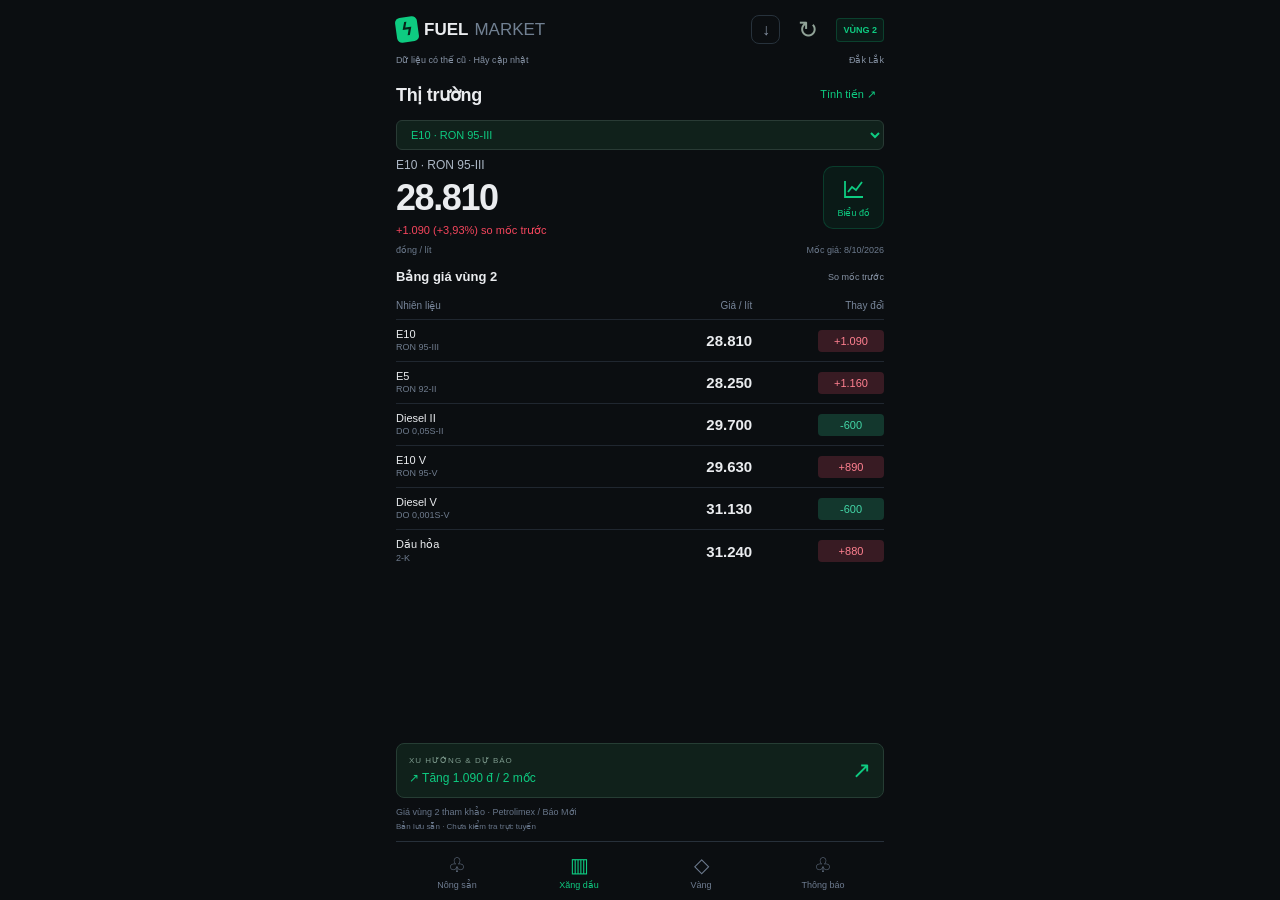
==== client/index.html @ f8707a48 "Prepare shared market collection, grounded reports, and OTA client; preserve active release" ====
<!doctype html><html lang="vi"><head><meta charset="utf-8"><meta name="viewport" content="width=device-width,initial-scale=1,viewport-fit=cover"><meta http-equiv="Content-Security-Policy" content="default-src 'none'; script-src 'self' 'unsafe-inline'; style-src 'self' 'unsafe-inline'; img-src 'self' data:; connect-src 'none'"><title>Fuel Market</title><link rel="stylesheet" href="style.css"></head><body><div id="app"><header><div class="brand"><span class="mark">ϟ</span> FUEL <span>MARKET</span></div><button id="openupdates" aria-label="Cập nhật ứng dụng">↓</button><button id="refresh" aria-label="Cập nhật giá">↻</button><b class="zone">VÙNG 2</b></header><div class="connection"><span id="connection">Đang đọc dữ liệu đã lưu…</span><span>Đắk Lắk</span></div><main>
<section id="market" class="page"><div class="titlebar"><h1>Thị trường</h1><button data-go="calculator" class="quiet">Tính tiền ↗</button></div><div id="tickers" class="tickers"></div><div class="quote"><div><div id="assetname" class="assetname"></div><div id="bigprice" class="bigprice">—</div><div id="delta" class="delta"></div></div><button class="chartbutton" data-go="chart" aria-label="Mở biểu đồ"><svg viewBox="0 0 24 24"><path d="M3 4v16h18M6 15l4-5 4 3 6-8"/></svg><small>Biểu đồ</small></button></div><div class="subline"><span>đồng / lít</span><span id="effective"></span></div><div class="tabletitle"><b>Bảng giá vùng 2</b><span>So mốc trước</span></div><table><thead><tr><th>Nhiên liệu</th><th>Giá / lít</th><th>Thay đổi</th></tr></thead><tbody id="rows"></tbody></table><button class="trendlink" data-go="forecast"><div><small>XU HƯỚNG & DỰ BÁO</small><b id="trend">Chưa đủ lịch sử</b></div><span>↗</span></button><div class="source">Giá vùng 2 tham khảo · Petrolimex / Báo Mới<br><span id="checked"></span></div></section>
<section id="chart" class="page" hidden><div class="titlebar"><h1>Biểu đồ giá</h1><button class="quiet" data-go="market">Đóng ×</button></div><div id="chartname" class="muted"></div><div class="ranges"><button data-range="6">6 mốc</button><button data-range="12" class="selected">12 mốc</button><button data-range="24">24 mốc</button></div><div id="chartinfo" class="hint">Chạm để xem giá</div><svg id="plot" role="img" aria-label="Biểu đồ các mốc giá đã lưu"></svg><div class="hint">Trục thời gian thực · đồng/lít · trục giá thu phóng.<br>Chỉ nối bậc thang giữa hai kỳ đã xác minh.</div><div class="legend"><span class="green">● Giảm</span><span class="muted">● Giữ / đầu</span><span class="red">● Tăng giá</span></div></section>
<section id="forecast" class="page" hidden><div class="titlebar"><h1>Xu hướng & dự báo</h1><button class="quiet" data-go="market">×</button></div><button class="primary" data-go="aiforecast">Dự báo AI · Xăng dầu & nông sản ↗</button><div class="block"><small>XU HƯỚNG TỪ LỊCH SỬ</small><h2 id="trenddetail"></h2><p class="hint">Phản ánh các kỳ giá đã lưu, không phải dự đoán.</p></div><div class="block forecastblock"><small>TRƯỚC KỲ ĐIỀU CHỈNH</small><h2 id="forecasttitle">Chưa đủ cơ sở dự báo</h2><p id="forecastbody" class="hint">App chỉ hiển thị tin có kỳ dự báo rõ ràng và còn hiệu lực. Không lấy xu hướng cũ để tự đoán giá mới.</p><button id="forecastsource" class="quiet" hidden>Đọc nguồn dự báo ↗</button></div><div class="hint">Dự báo là thông tin tham khảo. Mức chính thức phụ thuộc quyết định điều hành. Giá vùng 2 tham khảo; cây xăng có thể áp dụng khác.</div></section>
<section id="history" class="page" hidden><div class="titlebar"><h1>Lịch sử giá</h1><span id="historyasset" class="muted"></span></div><table><thead><tr><th>Ngày ghi nhận</th><th>Giá / lít</th><th>+/−</th></tr></thead><tbody id="historyrows"></tbody></table><div class="pager"><button id="prev">← Trước</button><span id="pagenumber"></span><button id="next">Sau →</button></div><p class="hint">Mốc hiệu lực: giờ Petrolimex công bố. Mốc ghi nhận: giờ trang nguồn cập nhật, có thể thiếu kỳ ở giữa.</p></section>
<section id="settings" class="page" hidden><div class="titlebar"><h1>Thông báo</h1><span class="muted">v1.9.0</span></div><label class="setting"><div><b>Báo giá xăng dầu</b><small>Giá mới và chênh lệch từng loại</small></div><input id="notifyprice" type="checkbox"></label><label class="setting"><div><b>Nhắc dự báo trước kỳ</b><small>Khi có tin còn hiệu lực, trước ≤ 24 giờ</small></div><input id="notifyforecast" type="checkbox"></label><label class="setting"><div><b>Animation</b><small>Chuyển màn và phản hồi khi bấm</small></div><input id="animation" type="checkbox" checked></label><div class="quick"><button data-go="history">Lịch sử xăng dầu</button><button data-go="noticeprefs">Nông sản & AI</button><button data-go="inbox">Nhật ký</button></div><button class="primary" id="testnotice">Thử thông báo hệ thống</button><button class="quiet full" id="permissions">Quyền thông báo & chạy nền ↗</button><button data-go="updates" class="quiet full">Cập nhật ứng dụng · OTA / APK ↗</button><p id="permissionstate" class="hint"></p><p class="hint">Kiểm tra nền mỗi giờ, có thể trễ khi máy tiết kiệm pin. Tự kiểm tra khi mở / quay lại app; thử lại nếu lỗi. Cần mạng để lấy giá mới.</p><div style="display:flex;justify-content:space-between"><button class="quiet" id="source">Trang nguồn ↗</button><button class="quiet" id="diagnostic">Sao chép lỗi</button></div></section>
<section id="calculator" class="page" hidden><div class="titlebar"><h1>Tính nhiên liệu</h1><button class="quiet" data-go="market">Đóng ×</button></div><label class="field">Loại nhiên liệu<select id="fuel"></select></label><label class="field">Số tiền (đồng)<input id="cash" type="number" inputmode="numeric" min="0" value="100000"></label><div class="quick"><button data-cash="50000">50.000</button><button data-cash="100000">100.000</button><button data-cash="200000">200.000</button></div><div class="block"><small>ƯỚC TÍNH</small><h2 id="litres">—</h2><p class="hint" id="calcprice"></p></div></section>
<section id="agriculture" class="page" hidden><div class="titlebar"><h1>Thị trường nông sản</h1><button id="agrirefresh" class="quiet">↻</button></div><div class="ranges"><button data-agri-region="daklak" class="selected">Đắk Lắk</button><button data-agri-region="all">Các vùng cả nước</button></div><select id="agripicker" aria-label="Chọn nông sản"><option value="coffee">Cà phê nhân</option><option value="pepper">Tiêu xô</option><option value="cau">Cau tươi</option><option value="rice">Lúa khô</option></select><div class="quote"><div><div id="agriname" class="assetname"></div><div id="agriprice" class="bigprice">—</div><div id="agridelta" class="delta"></div></div><button class="chartbutton" data-go="agrichart" aria-label="Biểu đồ nông sản"><svg viewBox="0 0 24 24"><path d="M3 4v16h18M6 15l4-5 4 3 6-8"/></svg><small>Biểu đồ</small></button></div><div id="agriday" class="subline"></div><select id="causeries" aria-label="Chọn báo giá cau" hidden></select><table><thead><tr><th>Nông sản</th><th>Giá / kg</th><th>Thay đổi</th></tr></thead><tbody id="agrilist"></tbody></table><button class="trendlink" id="agriai"><div><small>PHÂN TÍCH THỊ TRƯỜNG</small><b>Dự báo AI · 7 ngày ↗</b></div></button><div class="source" id="agristatus"></div><button id="agrisource" class="quiet">Nguồn báo giá ↗</button><div class="source">Cả nước: khoảng khảo sát, không phải giá chung mọi tỉnh. Cau tách theo loại và nguồn.</div></section>
<section id="agrichart" class="page" hidden><div class="titlebar"><h1>Biểu đồ nông sản</h1><button data-go="agriculture" class="quiet">Đóng ×</button></div><div id="agrichartname" class="muted"></div><div class="ranges"><button data-agri-range="month" class="selected">Theo tháng</button><button data-agri-range="year">Theo năm</button></div><div class="periodpicker"><button id="agriprev">‹</button><input id="agriperiod" type="month" aria-label="Chọn tháng"><button id="agrinext">›</button></div><div id="agrichartinfo" class="hint"></div><svg id="agriplot" role="img" aria-label="Lịch sử giá nông sản"></svg><div id="agricoverage" class="hint"></div><div class="hint">Trục ngang thu phóng theo các ngày có giá trong kỳ.<br>Kho trực tiếp không cần key · OpenRouter trích xuất từ các trang nguồn đọc được.</div></section>
<section id="aiforecast" class="page" hidden><div class="titlebar"><h1>Dự báo AI</h1><button data-go="forecast" class="quiet">Đóng ×</button></div><select id="aipicker" aria-label="Mặt hàng dự báo"></select><div id="aistatus" class="hint"></div><div class="block airesult"><small id="aihorizon"></small><h2 id="aidirection">Chưa có dự báo</h2><p id="aireason" class="hint"></p><p id="airisk" class="hint"></p></div><div id="aisources" class="aisources"></div><button id="airefresh" hidden></button><div class="hint">Nhận bản tin khi mở app · Làm mới chung khoảng 4 giờ/lần.<br>Dự báo có điều kiện · Xem ngày dữ liệu và nguồn trong bài.</div></section>
<section id="detail" class="page" hidden><div class="titlebar"><button id="detailback" class="quiet">‹ Danh sách</button><b id="detailname"></b><button data-go="aiconfig" class="quiet" aria-label="Cài đặt AI">⚙</button></div><select id="riceseries" aria-label="Giống lúa khô và khu vực" hidden></select><div class="detailquote"><div id="detailprice">—</div><div id="detaildelta"></div><small id="detailmeta"></small></div><div class="detailtabs" role="tablist"><button data-detail="overview" role="tab">Tổng quan</button><button data-detail="chart" role="tab">Biểu đồ</button><button data-detail="analysis" role="tab">Xu hướng</button></div><div id="detailoverview" class="detailpanel"><div class="block"><small>DIỄN BIẾN ĐÃ GHI NHẬN</small><h2 id="detailtrend"></h2><p id="detailcoverage" class="hint"></p></div><p id="detailinfo" class="hint"></p><button id="detailsource" class="quiet">Xem nguồn giá ↗</button><div id="detailnews" class="hint" role="status" aria-live="polite"></div><button id="detailanalyze" class="primary">Xem xu hướng ↗</button></div><div id="detailchart" class="detailpanel" hidden></div><div id="detailanalysis" class="detailpanel" hidden></div></section>
<section id="aiconfig" class="page" hidden><div class="titlebar"><h1>Kết nối AI</h1><button data-go="aiforecast" class="quiet">Đóng ×</button></div><p class="hint">Chỉ dùng OpenRouter: phân tích giá, lịch sử, xu hướng và kịch bản cho mọi mặt hàng. App tự đọc nguồn công khai để đối chiếu.</p><label class="field">Nhà cung cấp<select id="aiprovider"><option value="openrouter">OpenRouter</option></select></label><label class="field" id="aimodelrow">Model OpenRouter<select id="aimodel"><option value="openrouter/free">Miễn phí · tự chọn model</option></select></label><label class="field">API key<input id="aitoken" type="password" autocomplete="off" spellcheck="false" placeholder="Dán key sk-or-v1-…"></label><button id="aisave" class="primary">Lưu kết nối</button><button id="aitest" class="quiet">Kiểm tra kết nối</button><button id="aidisconnect" class="quiet">Xóa key đang dùng</button><p id="aiconfigstatus" class="hint"></p><p class="hint">OpenRouter chỉ dùng model miễn phí. Key được lưu mã hóa trên máy; có thể thay hoặc xóa tại đây.</p></section>
<section id="noticeprefs" class="page" hidden><div class="titlebar"><h1>Loại thông báo</h1><button data-go="settings" class="quiet">Đóng ×</button></div><div id="noticeoptions"></div><p class="hint">Báo khi có giá mới/thay đổi, kèm ngày giá, khu vực và nguồn. AI có thông báo riêng. Không gửi lặp cùng sự kiện.</p></section>
<section id="inbox" class="page" hidden><div class="titlebar"><h1>Nhật ký thông báo</h1><button data-go="settings" class="quiet">Đóng ×</button></div><div id="inboxrows"></div><div class="pager"><button id="inboxprev">←</button><span id="inboxpage"></span><button id="inboxnext">→</button></div></section>
<section id="updates" class="page" hidden><div class="titlebar"><h1>Cập nhật ứng dụng</h1><button data-go="settings" class="quiet">Đóng ×</button></div><div id="updateversion" class="muted"></div><p id="updatestatus" class="hint"></p><p id="updatechecked" class="hint"></p><p id="updatenotes" class="hint"></p><button id="releasenext" class="quiet" hidden></button><button id="checkupdates" class="primary">Kiểm tra phiên bản mới</button><div class="quick"><button id="installota" disabled>Cập nhật OTA</button><button id="installapk" disabled>Tải APK mới</button></div><button id="installcached" class="quiet">Cài APK đã tải</button><button id="rollbackota" class="quiet">Khôi phục OTA trước</button><input id="updateurl" type="hidden"><button id="saveupdateurl" class="quiet">Đổi kho phát hành…</button><p class="hint">OTA đổi giao diện/chức năng web. APK đổi phần Android; cần xác nhận cài đặt. Chỉ nhận bản có chữ ký của ứng dụng.</p></section></main><nav><button data-go="agriculture"><span>♧</span>Nông sản</button><button data-go="market" class="active"><span>▥</span>Xăng dầu</button><button data-go="gold"><span>◇</span>Vàng</button><button data-go="settings"><span>♧</span>Thông báo</button></nav><div id="toast" role="status" hidden></div></div><script src="data.js"></script><script src="app.js"></script><script src="agri.js"></script><script src="insights.js"></script><script src="gold.js"></script><script src="updates.js"></script></body></html>
---- client/style.css ----
:root{color-scheme:dark;--green:#0ecb81;--red:#f6465d;--ink:#eaecef;--muted:#8591a3;--bg:#0b0e11}*{box-sizing:border-box}html,body{width:100%;height:100%;margin:0;overflow:hidden;overscroll-behavior:none;background:var(--bg);color:var(--ink);font-family:-apple-system,BlinkMacSystemFont,'Segoe UI',sans-serif}button,input,select{font:inherit}button{cursor:pointer;touch-action:manipulation}button:focus-visible,input:focus-visible,select:focus-visible{outline:2px solid var(--green);outline-offset:2px}button:active{transform:scale(.96)}button:disabled{opacity:.35}#app{height:100%;height:100dvh;max-width:520px;margin:auto;padding:12px 16px 6px;display:flex;flex-direction:column;gap:8px;overflow:hidden;position:relative}header{display:flex;align-items:center;gap:10px;flex-shrink:0;height:35px}.brand{font-size:17px;font-weight:750;display:flex;align-items:center;gap:6px;white-space:nowrap}.brand>span:last-child{color:#718092;font-weight:400}.mark{width:22px;height:25px;display:grid;place-items:center;border-radius:5px;background:var(--green);color:#08251b;transform:rotate(-8deg)}#refresh{margin-left:auto;border:0;background:none;color:#91a398;font-size:24px;width:36px;height:35px}.zone{border:1px solid #0ecb8138;background:#0ecb8110;border-radius:4px;padding:6px;font-size:9px;color:var(--green);white-space:nowrap}.connection{display:flex;justify-content:space-between;gap:10px;font-size:9px;color:var(--muted);min-height:14px}.connection span:first-child{overflow:hidden;white-space:nowrap;text-overflow:ellipsis}main{position:relative;flex:1;min-height:0;overflow:hidden}.page{height:100%;display:flex;flex-direction:column;gap:12px;min-height:0;overflow:hidden}.page.enter{animation:enter .25s cubic-bezier(.2,.7,.2,1)}@keyframes enter{from{opacity:0;transform:translateX(14px)}to{opacity:1;transform:translateX(0)}}.titlebar{display:flex;justify-content:space-between;align-items:center;gap:8px;min-height:35px;flex-shrink:0}h1{font-size:18px;letter-spacing:-.3px;margin:0;font-weight:650}.quiet{border:0;background:none;color:var(--green);font-size:11px;padding:8px}.tickers{display:flex;gap:6px}.tickers button,.ranges button{background:none;border:1px solid #29313c;color:#8491a5;border-radius:5px;padding:8px 10px;font-size:11px}.tickers button.active,.ranges .selected{color:var(--green);border-color:#0ecb8155;background:#0ecb810e}.quote{display:flex;justify-content:space-between;align-items:center}.assetname{font-size:12px;color:#acb7c5}.bigprice{font-size:40px;letter-spacing:-1.4px;font-weight:650;margin:5px 0;font-variant-numeric:tabular-nums}.delta{font-size:11px}.chartbutton{border:1px solid #0ecb8133;background:#0ecb8110;border-radius:10px;padding:10px 13px;color:var(--green);display:flex;align-items:center;flex-direction:column;gap:7px}.chartbutton svg{width:24px;height:24px;fill:none;stroke:currentColor;stroke-width:1.8}.chartbutton small{font-size:9px}.subline{display:flex;justify-content:space-between;font-size:9px;color:#6d7b8e}.tabletitle{display:flex;align-items:center;justify-content:space-between;font-size:13px;margin-top:6px}.tabletitle span{font-size:9px;color:var(--muted)}table{border-collapse:collapse;width:100%;table-layout:fixed;font-variant-numeric:tabular-nums}th{color:#78869a;font-weight:400;font-size:10px;text-align:left;padding:8px 0}th:first-child{width:42%}th:nth-child(2){width:31%}th:last-child{width:27%}td{text-align:left;border-top:1px solid #202730;padding:12px 0;font-size:12px}td+td,th+th{text-align:right}td b{font-size:15px;font-weight:600}td small{display:block;font-size:9px;color:#6f7c8e;margin-top:4px}.assetbtn{border:0;background:none;color:var(--ink);text-align:left;padding:0}.pill{display:inline-block;background:#381b23;color:#ff8090;border-radius:4px;padding:7px 5px;min-width:66px;text-align:center;font-size:11px}.pill.down{background:#13372d;color:#43d5a6}.pill.flat{background:#222a34;color:#a3adbc}.trendlink{display:flex;justify-content:space-between;align-items:center;width:100%;border:1px solid #263d34;background:#10211b;border-radius:8px;color:var(--green);padding:12px;text-align:left;margin-top:auto}.trendlink small{display:block;font-size:8px;letter-spacing:1px;color:#7d9a8d}.trendlink b{display:block;font-size:12px;margin-top:6px;font-weight:500}.trendlink>span{font-size:23px}.source{font-size:9px;color:#677589;line-height:1.5}.source span{font-size:8px}nav{display:flex;border-top:1px solid #27303a;padding-top:7px;flex-shrink:0}nav button{display:flex;flex-direction:column;gap:4px;align-items:center;flex:1;padding:4px 0;border:0;background:none;color:#6e7c90;font-size:10px}nav button>span{font-size:20px;height:23px}nav button.active{color:var(--green)}[hidden]{display:none!important}.muted{font-size:11px;color:var(--muted)}.hint{font-size:11px;line-height:1.65;color:var(--muted);margin:0}.block{background:#141b22;border:1px solid #27323c;border-radius:9px;padding:16px}.block>small{font-size:9px;color:#8998aa;letter-spacing:1px}.block h2{font-size:23px;color:var(--green);font-weight:600;margin:14px 0}.forecastblock{border-color:#354137}.forecastblock h2{color:#c5ced9;font-size:19px}.ranges{display:flex;gap:6px}.ranges button{border:0;padding:7px 10px}#plot{width:100%;flex:1;min-height:80px;max-height:420px;touch-action:pan-y}.legend{display:flex;gap:20px;font-size:10px}.green{color:var(--green)}.red{color:var(--red)}.pager{display:flex;align-items:center;justify-content:space-between;color:#8796a8;font-size:11px}.pager button,.quick button{background:#19222b;border:1px solid #2b3847;border-radius:6px;color:#b2c0d0;padding:10px;font-size:11px}.setting{display:flex;justify-content:space-between;align-items:center;padding:13px 0;gap:15px;border-bottom:1px solid #26303b}.setting b{font-size:12px;font-weight:500}.setting small{display:block;color:#7b889b;font-size:10px;margin-top:6px}.setting input{appearance:none;width:40px;height:24px;border-radius:20px;background:#364050;position:relative;flex-shrink:0;margin:0}.setting input:after{content:'';width:18px;height:18px;border-radius:50%;background:#fff;position:absolute;top:3px;left:3px;transition:transform .18s}.setting input:checked{background:#0aa169}.setting input:checked:after{transform:translateX(16px)}.primary{border:0;background:var(--green);color:#05261a;font-weight:600;border-radius:7px;padding:13px;font-size:12px}.full{width:100%;text-align:center}.field{display:flex;flex-direction:column;gap:8px;font-size:12px;color:#8796aa}.field input,.field select{border:1px solid #303e4e;background:#141c26;border-radius:7px;padding:13px;color:#eaecef;font-size:16px;width:100%}.quick{display:flex;gap:8px}.quick button{flex:1}#litres{font-size:32px}#toast{position:absolute;z-index:10;bottom:72px;left:16px;right:16px;background:#203c31;color:#d4f3e4;border:1px solid #3b715b;padding:14px;border-radius:12px;font-size:12px;line-height:1.5;box-shadow:0 8px 30px #0008}.noanimation *{animation:none!important;transition:none!important}@media(max-height:650px){#app{padding-top:6px;gap:5px}.page{gap:8px}.bigprice{font-size:34px;margin:3px 0}td{padding:9px 0}.titlebar{min-height:29px}.tickers button{padding:6px 9px}.trendlink{padding:9px}.source{font-size:8px}.block{padding:12px}.block h2{margin:10px 0}.setting{padding:9px 0}.hint{font-size:10px;line-height:1.5}}@media(max-height:540px){.page{gap:6px}header{height:29px}.titlebar{min-height:25px}h1{font-size:16px}.bigprice{font-size:29px}.tickers button{padding:5px 8px}.quote .chartbutton{padding:6px 10px}td{padding:6px 0}.tabletitle{margin:0}.source{line-height:1.2}.trendlink{padding:7px}.trendlink b{margin-top:3px}.block{padding:10px}.block h2{font-size:17px;margin:8px 0}.setting{padding:7px 0}.primary{padding:10px}.quiet{padding:6px}}@media(prefers-reduced-motion:reduce){*{animation:none!important;transition:none!important}}
@media(max-height:600px){.page{gap:6px}.bigprice{font-size:31px}.tabletitle{margin-top:0}td{padding:7px 0}.trendlink{padding:8px}.trendlink b{margin-top:4px}.titlebar{min-height:27px}.tickers button{padding:6px 8px}.chartbutton{padding:8px 10px}.setting{padding:8px 0}.block h2{margin:8px 0}.source{line-height:1.3}}
@media(max-height:420px){#app:has(#calculator:not([hidden])) header,#app:has(#calculator:not([hidden])) .connection,#app:has(#calculator:not([hidden])) nav{display:none}#calculator{gap:7px}#calculator .quick{display:none}#calculator .block{padding:8px}#calculator .block small,#calculator .block .hint{display:none}#calculator #litres{font-size:25px;margin:0}#calculator .field{gap:4px}#calculator .field input,#calculator .field select{padding:8px}}

#assetpicker{width:100%;border:1px solid #293b35;background:#10211b;color:var(--green);border-radius:6px;padding:7px 10px;font-size:11px}.tickers{flex-shrink:0}#market td{padding:8px 0}#market td small{margin-top:2px}#market .pill{padding:5px}#market .assetbtn{font-size:11px}#market .quote{flex-shrink:0}#market .source{flex-shrink:0}@media(max-height:650px){#market{gap:5px}#market td{padding:5px 0}#market .bigprice{font-size:30px}#market th{padding:5px 0}#market .trendlink{padding:6px}#market .trendlink b{margin-top:3px}#market .assetbtn{font-size:10px}#market .assetbtn small{font-size:8px}#market .tabletitle{margin:0}#market .chartbutton{padding:6px 10px}#market .chartbutton small{display:none}}
@media(max-height:650px){#market .assetbtn{white-space:nowrap;font-size:9px}#market .assetbtn small{display:inline;margin-left:4px;font-size:7px}#market td{padding:5px 0}#market #assetname{display:none}#market .trendlink small{display:none}#market .trendlink b{margin:0}#market .trendlink{min-height:30px;flex-shrink:0}#market .source{font-size:8px}}
@media(max-height:650px){#market .pill{padding:3px 4px;font-size:10px;min-width:58px}#market td{padding:3px 0}#market td b{font-size:14px}#market .trendlink{padding:5px 8px}#market .trendlink>span{font-size:16px}}
@media(min-height:651px){#market{gap:8px}#market .bigprice{font-size:36px}}

#refresh.spinning{animation:refreshspin 1s linear infinite}@keyframes refreshspin{to{transform:rotate(360deg)}}

.agri-card{border-bottom:1px solid #28352e;padding:13px 0;position:relative}.agri-card b{font-size:13px}.agri-card strong{display:block;font-size:22px;color:var(--green);margin:7px 0}.agri-card small{display:block;color:var(--muted);font-size:10px;padding-right:50px;line-height:1.5}.agri-card .quiet{position:absolute;right:0;bottom:5px}#updates .field input{font-size:12px;padding:9px}#updates .field{font-size:11px}#updates{gap:9px}#updatenotes{max-height:44px;overflow:auto}#updateurl{min-width:0}nav button{font-size:9px}@media(max-height:650px){#settings .setting{padding:5px 0}#settings .hint{font-size:9px}#settings .quiet{padding:5px}#settings .primary{padding:9px}.agri-card{padding:9px 0}.agri-card strong{font-size:19px}#updates{gap:5px}#updates .quiet{padding:5px}#updates .primary{padding:9px}}
.agri-card small,#updatenotes{display:-webkit-box;-webkit-line-clamp:2;-webkit-box-orient:vertical;overflow:hidden;overflow-wrap:anywhere}
#agripicker,#causeries,#aipicker{width:100%;min-width:0;background:#131a20;color:var(--ink);border:1px solid #2a343e;border-radius:6px;padding:8px;font-size:12px}#agriculture{gap:8px}#agriculture .bigprice{font-size:29px}#agriculture td{padding:13px 0;font-variant-numeric:tabular-nums}#agriculture td:nth-child(2){font-size:12px}#agriculture .source{line-height:1.45}#agriplot{width:100%;flex:1;min-height:100px}#agrichartname{font-size:11px;white-space:nowrap;overflow:hidden;text-overflow:ellipsis}.periodpicker{display:flex;gap:10px}.periodpicker input{flex:1;min-width:0;background:#151d24;color:var(--ink);border:1px solid #2c3540;padding:7px}.periodpicker button{background:#151d24;color:var(--green);border:1px solid #2c3540;border-radius:5px;width:35px}.airesult{padding:14px!important}.airesult h2{font-size:23px!important;margin:9px 0!important}.airesult p{margin:7px 0;display:-webkit-box;-webkit-line-clamp:4;-webkit-box-orient:vertical;overflow:hidden}.aisources{display:flex;gap:4px;flex-wrap:wrap;max-height:58px;overflow:hidden}.aisources button{font-size:10px;max-width:100%;overflow:hidden;text-overflow:ellipsis;white-space:nowrap;padding:5px}.noticeitem{border-bottom:1px solid #28323d;padding:10px 0}.noticeitem b{font-size:12px}.noticeitem p{font-size:10px;line-height:1.5;overflow-wrap:anywhere;display:-webkit-box;-webkit-line-clamp:4;-webkit-box-orient:vertical;overflow:hidden;margin:7px 0}.noticeitem small{font-size:9px;color:var(--muted)}#inboxrows{flex:1;min-height:0;overflow:hidden}#aiconfig .field{font-size:12px}#aiconfig .field input{padding:10px;font-size:12px}
@media(max-height:650px){#agriculture{gap:5px}#agriculture .bigprice{font-size:24px;margin:3px 0}#agriculture td{padding:8px 0}#agriculture .source{font-size:8px}#agriculture .quiet{padding:4px}#agriculture .trendlink{padding:8px}#agriculture #causeries{padding:5px;font-size:10px}#settings,#forecast,#aiforecast,#aiconfig,#noticeprefs{gap:5px}#forecast .block{padding:12px}#forecast h2{font-size:20px;margin:8px 0}#forecast .hint{font-size:10px}#settings .hint{margin:3px 0}#aiforecast .hint{font-size:10px;margin:5px 0}.airesult p{-webkit-line-clamp:3}#aiforecast .primary{padding:9px}#aiforecast .quiet{padding:5px}#noticeprefs .setting{padding:10px 0}.noticeitem{padding:6px 0}.noticeitem p{-webkit-line-clamp:3}}
@media(max-height:650px){#agriculture{gap:4px}#agriculture td{padding:5px 0}#agriculture th{padding:5px 0}#agriculture .ranges button{padding:5px 8px}#agriculture #agripicker{padding:5px}#agriculture .chartbutton{padding:6px 10px}#agriculture .chartbutton small{display:none}#agriculture .trendlink small{display:none}#agriculture .trendlink b{margin:0}#agriculture .trendlink{padding:6px 8px}#agriculture .assetbtn{font-size:11px}}
.aisources{flex-wrap:nowrap;flex-shrink:0}.aisources select{flex:1;min-width:0;max-width:70%;background:#131a20;border:1px solid #2a343e;color:var(--muted);font-size:10px;padding:6px}

#detail{gap:10px}#detailname{font-size:14px;overflow:hidden;text-overflow:ellipsis;white-space:nowrap}.detailquote{padding:5px 0 10px;border-bottom:1px solid #24322e;flex-shrink:0}#detailprice{font-size:34px;font-weight:650;letter-spacing:-1px}#detaildelta{font-size:11px;margin:5px 0}#detailmeta{font-size:9px;color:var(--muted)}.detailtabs{display:flex;gap:4px;flex-shrink:0;border-bottom:1px solid #27332f}.detailtabs button{flex:1;border:0;border-bottom:2px solid transparent;background:none;color:var(--muted);padding:10px 4px;font-size:11px}.detailtabs .selected{color:var(--green);border-bottom-color:var(--green);background:#0ecb8109}.detailpanel{display:flex;flex-direction:column;gap:12px;flex:1;min-height:0;overflow:hidden}.detailchartinner,.detailaiinner{display:flex;flex-direction:column;gap:9px;flex:1;min-height:0;height:100%;overflow:hidden}#detailoverview .primary{margin-top:auto}#detailanalysis .airesult{min-height:0}#detailanalysis .airesult h2{font-size:19px!important}#detailanalysis .airesult p{-webkit-line-clamp:3}#detailanalysis #aistatus{font-size:9px}#detailanalysis .hint{font-size:10px}#detailanalysis .quiet{padding:5px}#detailchart .hint{font-size:9px}#detailchart #plot,#detailchart #agriplot{min-height:60px}#detailchart .legend{gap:10px}#detailanalysis .primary{padding:9px}#detailanalysis .airesult{padding:10px!important}#detailinfo{overflow-wrap:anywhere}
@media(max-height:650px){#detail{gap:5px}.detailquote{padding:0 0 5px}#detailprice{font-size:27px}.detailtabs button{padding:8px 2px}.detailpanel,.detailchartinner,.detailaiinner{gap:5px}#detailanalysis .airesult p{-webkit-line-clamp:2;margin:4px 0}#detailanalysis .airesult h2{font-size:17px!important;margin:5px 0!important}#detailanalysis .hint{font-size:9px}#detailchart .hint{font-size:8px;line-height:1.4}#detailchart .ranges button{padding:5px 8px}#detailchart .periodpicker input{padding:4px}#detailoverview .block{padding:12px}}

#detailanalysis .airesult #aireason{display:block;overflow:visible;min-height:64px;line-height:1.5;overflow-wrap:anywhere}#aitextpager button{padding:3px 13px}#aitextpager{font-size:9px}#detailanalysis .airesult #airisk:empty{display:none}@media(max-height:650px){#detailanalysis .airesult #aireason{font-size:9px;min-height:56px}}

#historyreload{width:auto;font-size:9px;white-space:nowrap;padding:4px}#detailchart .periodpicker{gap:5px}

#historymonths{display:grid;grid-template-columns:repeat(3,1fr);gap:7px}#historymonths button{font-size:11px;padding:10px 3px;background:#141e24;border:1px solid #29343d;border-radius:6px;color:var(--muted)}#historymonths .searched{color:var(--green);border-color:#0ecb8155}#historymonths .error{color:var(--red)}#historymonths .running{color:var(--ink);animation:pulse 1s infinite alternate}#historyfetch progress{width:100%;accent-color:var(--green)}#historyfetch .quick button{font-size:10px;padding:9px 4px}#historyfetch h1{font-size:20px}#historyjobstatus{min-height:40px;overflow-wrap:anywhere}#historypointsource{font-size:9px;padding:2px}#historyfetch .hint{font-size:10px;line-height:1.5;margin:2px 0}@media(max-height:650px){#historyfetch{gap:7px}#historymonths button{padding:6px 2px}#historyfetch .hint{font-size:9px}#historyjobstatus{min-height:30px}}

#aiconfig .field{margin:0;gap:3px}#aiconfig .field select{padding:7px}#aiconfig .hint{margin:2px 0;font-size:10px}#aiconfig .quiet{padding:5px}#aiconfig .primary{padding:9px}@media(max-height:650px){#aiconfig{gap:5px}#aiconfig .field input,#aiconfig .field select{padding:5px}#aiconfig h1{font-size:18px}#aiconfig .hint{font-size:9px}#aiconfig .titlebar{margin-bottom:0}}

/* Trend occupies all remaining viewport space; measured pagination only when needed. */
#detail.trendview .detailquote{display:grid;grid-template-columns:auto 1fr;column-gap:14px;align-items:center;padding:2px 0 8px}#detail.trendview #detailprice{font-size:26px;grid-row:1 / 3}#detail.trendview #detaildelta{margin:0}#detail.trendview #detailmeta{font-size:9px}#detailanalysis .airesult{flex:1;display:flex;flex-direction:column;gap:8px;overflow:hidden;margin:0;min-height:0;padding:14px!important}#detailanalysis .airesult #aireason{flex:1;min-height:0;overflow:hidden;font-size:13px;line-height:1.65;margin:0;white-space:pre-wrap;display:block;-webkit-line-clamp:unset}#detailanalysis .airesult h2{flex-shrink:0;font-size:21px!important;margin:2px 0 6px!important}#detailanalysis .airesult small{flex-shrink:0}#aitextpager{flex-shrink:0;margin-top:auto}#detailanalysis #aistatus{flex-shrink:0}#detailanalysis .aisources:empty{display:none}#detailanalysis .detailaiinner>.hint:last-child{font-size:9px;line-height:1.4;margin:0;flex-shrink:0}@media(max-height:650px){#detailanalysis .airesult{padding:10px!important;gap:5px}#detailanalysis .airesult #aireason{font-size:11px;line-height:1.55}#detail.trendview #detailprice{font-size:22px}#detailanalysis .airesult h2{font-size:18px!important;margin:0!important}}

#openupdates{margin-left:auto;background:transparent;color:var(--muted);border:1px solid #27323c;border-radius:8px;width:29px;height:29px;position:relative}#openupdates.available{color:var(--green);border-color:var(--green)}#openupdates.available:after{content:'';position:absolute;right:1px;top:1px;width:5px;height:5px;border-radius:50%;background:var(--green)}#refresh{margin-left:0}#updates #updatenotes{display:block;-webkit-line-clamp:unset;max-height:none;min-height:40px;flex:1;overflow:hidden;white-space:pre-wrap}#updates #updatestatus{color:var(--green);min-height:34px}#updates #updatechecked{font-size:9px}#updates .titlebar h1{font-size:17px}@media(max-height:650px){#updates{gap:4px}#updates .hint{font-size:9px;line-height:1.4}#updates #updatestatus{min-height:26px}#updates #updatenotes{min-height:32px}}
@media(max-width:360px){header{gap:5px}.brand{font-size:14px;gap:4px}.mark{width:19px;height:23px}#refresh{width:28px;padding:0}.zone{font-size:8px;padding:5px}#openupdates{width:26px;flex-shrink:0}}

#detailnews{flex-shrink:0;overflow-wrap:anywhere;font-size:10px;line-height:1.4;max-height:5.6em;overflow:auto}#detailnews:empty{display:none}

#riceseries{flex-shrink:0;max-width:100%;font-size:11px;padding:7px}#agriculture:has(option[value="rice"]){gap:7px}

#gold{gap:7px;min-height:0}#goldlist,#golddetail,#goldchartpanel,#goldtrendpanel{display:flex;flex-direction:column;gap:8px;min-height:0;flex:1}#gold [hidden]{display:none!important}.goldcontrols{display:flex;align-items:center;gap:8px;justify-content:space-between}.goldcontrols select{min-width:0;max-width:65%;padding:6px;font-size:11px}#gold table{font-size:12px}#gold td{padding:10px 0}#gold td:first-child{width:46%}#gold .assetbtn{font-size:11px;text-align:left}#gold .assetbtn small{font-size:9px}#goldname{font-size:12px;text-align:right;max-width:70%}.goldquotes{display:grid;grid-template-columns:1fr 1fr;gap:10px}.goldquotes div{display:flex;flex-direction:column;gap:4px}.goldquotes b{font-size:23px;letter-spacing:-.8px}#goldplot{width:100%;flex:1;min-height:90px}#gold .hint{font-size:10px;line-height:1.45;margin:0}#goldstatus{max-height:3em;overflow:hidden;flex-shrink:0}#goldfx{white-space:pre-line}#goldsource,#goldfxlink{font-size:9px;padding:3px;text-align:left}#gold .ranges{margin:0;gap:5px}#gold .ranges button{padding:7px;font-size:12px}#goldmeta{font-size:10px}#goldaitext{flex:1;min-height:0;overflow:auto;white-space:pre-wrap;font-size:13px;line-height:1.6}#gold .pager{margin:0}#gold .titlebar{margin:0}#gold .setting{padding:5px;font-size:12px}#goldlist .hint{margin-top:auto}#gold .quiet{padding:5px}@media(max-height:680px){#gold{gap:4px}#gold td{padding:7px 0}#golddetail,#goldchartpanel{gap:4px}.goldquotes b{font-size:19px}#gold .hint{font-size:9px}#gold h1{font-size:19px}}
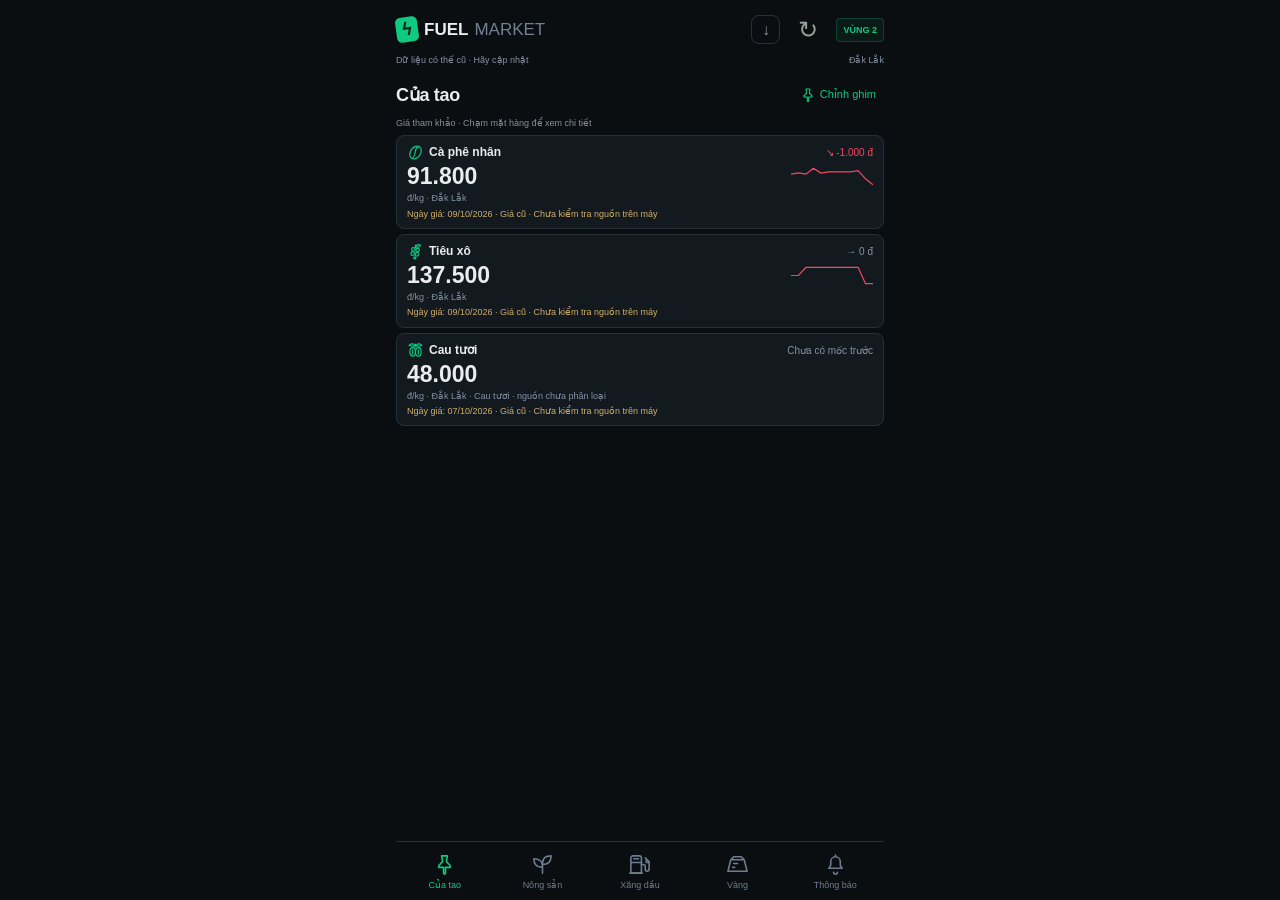
==== commit b4ee1736: "Compact pinned quote rows and open charts without redundant overview; OTA 1090409" ====
--- a/client/index.html
+++ b/client/index.html
@@ -8,7 +8,7 @@
 <section id="agriculture" class="page" hidden><div class="titlebar"><h1>Thị trường nông sản</h1><button id="agrirefresh" class="quiet">↻</button></div><div class="ranges"><button data-agri-region="daklak" class="selected">Đắk Lắk</button><button data-agri-region="all">Các vùng cả nước</button></div><select id="agripicker" aria-label="Chọn nông sản"><option value="coffee">Cà phê nhân</option><option value="pepper">Tiêu xô</option><option value="cau">Cau tươi</option><option value="rice">Lúa khô</option></select><div class="quote"><div><div id="agriname" class="assetname"></div><div id="agriprice" class="bigprice">—</div><div id="agridelta" class="delta"></div></div><button class="chartbutton" data-go="agrichart" aria-label="Biểu đồ nông sản"><svg viewBox="0 0 24 24"><path d="M3 4v16h18M6 15l4-5 4 3 6-8"/></svg><small>Biểu đồ</small></button></div><div id="agriday" class="subline"></div><select id="causeries" aria-label="Chọn báo giá cau" hidden></select><table><thead><tr><th>Nông sản</th><th>Giá / kg</th><th>Thay đổi</th></tr></thead><tbody id="agrilist"></tbody></table><button class="trendlink" id="agriai"><div><small>PHÂN TÍCH THỊ TRƯỜNG</small><b>Dự báo AI · 7 ngày ↗</b></div></button><div class="source" id="agristatus"></div><button id="agrisource" class="quiet">Nguồn báo giá ↗</button><div class="source">Cả nước: khoảng khảo sát, không phải giá chung mọi tỉnh. Cau tách theo loại và nguồn.</div></section>
 <section id="agrichart" class="page" hidden><div class="titlebar"><h1>Biểu đồ nông sản</h1><button data-go="agriculture" class="quiet">Đóng ×</button></div><div id="agrichartname" class="muted"></div><div class="ranges"><button data-agri-range="month" class="selected">Theo tháng</button><button data-agri-range="year">Theo năm</button></div><div class="periodpicker"><button id="agriprev">‹</button><input id="agriperiod" type="month" aria-label="Chọn tháng"><button id="agrinext">›</button></div><div id="agrichartinfo" class="hint"></div><svg id="agriplot" role="img" aria-label="Lịch sử giá nông sản"></svg><div id="agricoverage" class="hint"></div><div class="hint">Trục ngang thu phóng theo các ngày có giá trong kỳ.<br>Kho trực tiếp không cần key · OpenRouter trích xuất từ các trang nguồn đọc được.</div></section>
 <section id="aiforecast" class="page" hidden><div class="titlebar"><h1>Dự báo AI</h1><button data-go="forecast" class="quiet">Đóng ×</button></div><select id="aipicker" aria-label="Mặt hàng dự báo"></select><div id="aistatus" class="hint"></div><div class="block airesult"><small id="aihorizon"></small><h2 id="aidirection">Chưa có dự báo</h2><p id="aireason" class="hint"></p><p id="airisk" class="hint"></p></div><div id="aisources" class="aisources"></div><button id="airefresh" hidden></button><div class="hint">Nhận bản tin khi mở app · Làm mới chung khoảng 4 giờ/lần.<br>Dự báo có điều kiện · Xem ngày dữ liệu và nguồn trong bài.</div></section>
-<section id="detail" class="page" hidden><div class="titlebar"><button id="detailback" class="quiet">‹ Danh sách</button><b id="detailname"></b><button data-go="aiconfig" class="quiet" aria-label="Cài đặt AI">⚙</button></div><select id="riceseries" aria-label="Giống lúa khô và khu vực" hidden></select><div class="detailquote"><div id="detailprice">—</div><div id="detaildelta"></div><small id="detailmeta"></small></div><div class="detailtabs" role="tablist"><button data-detail="overview" role="tab">Tổng quan</button><button data-detail="chart" role="tab">Biểu đồ</button><button data-detail="analysis" role="tab">Xu hướng</button></div><div id="detailoverview" class="detailpanel"><div class="block"><small>DIỄN BIẾN ĐÃ GHI NHẬN</small><h2 id="detailtrend"></h2><p id="detailcoverage" class="hint"></p></div><p id="detailinfo" class="hint"></p><button id="detailsource" class="quiet">Xem nguồn giá ↗</button><div id="detailnews" class="hint" role="status" aria-live="polite"></div><button id="detailanalyze" class="primary">Xem xu hướng ↗</button></div><div id="detailchart" class="detailpanel" hidden></div><div id="detailanalysis" class="detailpanel" hidden></div></section>
+<section id="detail" class="page" hidden><div class="titlebar"><button id="detailback" class="quiet">‹ Danh sách</button><b id="detailname"></b><button data-go="aiconfig" class="quiet" aria-label="Cài đặt AI">⚙</button></div><select id="riceseries" aria-label="Giống lúa khô và khu vực" hidden></select><div class="detailquote"><div id="detailprice">—</div><div id="detaildelta"></div><small id="detailmeta"></small></div><div class="detailtabs" role="tablist"><button data-detail="chart" role="tab">Biểu đồ</button><button data-detail="analysis" role="tab">Xu hướng</button></div><div id="detailoverview" class="detailpanel"><div class="block"><small>DIỄN BIẾN ĐÃ GHI NHẬN</small><h2 id="detailtrend"></h2><p id="detailcoverage" class="hint"></p></div><p id="detailinfo" class="hint"></p><button id="detailsource" class="quiet">Xem nguồn giá ↗</button><div id="detailnews" class="hint" role="status" aria-live="polite"></div><button id="detailanalyze" class="primary">Xem xu hướng ↗</button></div><div id="detailchart" class="detailpanel" hidden></div><div id="detailanalysis" class="detailpanel" hidden></div></section>
 <section id="aiconfig" class="page" hidden><div class="titlebar"><h1>Kết nối AI</h1><button data-go="aiforecast" class="quiet">Đóng ×</button></div><p class="hint">Chỉ dùng OpenRouter: phân tích giá, lịch sử, xu hướng và kịch bản cho mọi mặt hàng. App tự đọc nguồn công khai để đối chiếu.</p><label class="field">Nhà cung cấp<select id="aiprovider"><option value="openrouter">OpenRouter</option></select></label><label class="field" id="aimodelrow">Model OpenRouter<select id="aimodel"><option value="openrouter/free">Miễn phí · tự chọn model</option></select></label><label class="field">API key<input id="aitoken" type="password" autocomplete="off" spellcheck="false" placeholder="Dán key sk-or-v1-…"></label><button id="aisave" class="primary">Lưu kết nối</button><button id="aitest" class="quiet">Kiểm tra kết nối</button><button id="aidisconnect" class="quiet">Xóa key đang dùng</button><p id="aiconfigstatus" class="hint"></p><p class="hint">OpenRouter chỉ dùng model miễn phí. Key được lưu mã hóa trên máy; có thể thay hoặc xóa tại đây.</p></section>
 <section id="noticeprefs" class="page" hidden><div class="titlebar"><h1>Loại thông báo</h1><button data-go="settings" class="quiet">Đóng ×</button></div><div id="noticeoptions"></div><p class="hint">Báo khi có giá mới/thay đổi, kèm ngày giá, khu vực và nguồn. AI có thông báo riêng. Không gửi lặp cùng sự kiện.</p></section>
 <section id="inbox" class="page" hidden><div class="titlebar"><h1>Nhật ký thông báo</h1><button data-go="settings" class="quiet">Đóng ×</button></div><div id="inboxrows"></div><div class="pager"><button id="inboxprev">←</button><span id="inboxpage"></span><button id="inboxnext">→</button></div></section>
--- a/client/style.css
+++ b/client/style.css
@@ -38,3 +38,54 @@
 #riceseries{flex-shrink:0;max-width:100%;font-size:11px;padding:7px}#agriculture:has(option[value="rice"]){gap:7px}
 
 #gold{gap:7px;min-height:0}#goldlist,#golddetail,#goldchartpanel,#goldtrendpanel{display:flex;flex-direction:column;gap:8px;min-height:0;flex:1}#gold [hidden]{display:none!important}.goldcontrols{display:flex;align-items:center;gap:8px;justify-content:space-between}.goldcontrols select{min-width:0;max-width:65%;padding:6px;font-size:11px}#gold table{font-size:12px}#gold td{padding:10px 0}#gold td:first-child{width:46%}#gold .assetbtn{font-size:11px;text-align:left}#gold .assetbtn small{font-size:9px}#goldname{font-size:12px;text-align:right;max-width:70%}.goldquotes{display:grid;grid-template-columns:1fr 1fr;gap:10px}.goldquotes div{display:flex;flex-direction:column;gap:4px}.goldquotes b{font-size:23px;letter-spacing:-.8px}#goldplot{width:100%;flex:1;min-height:90px}#gold .hint{font-size:10px;line-height:1.45;margin:0}#goldstatus{max-height:3em;overflow:hidden;flex-shrink:0}#goldfx{white-space:pre-line}#goldsource,#goldfxlink{font-size:9px;padding:3px;text-align:left}#gold .ranges{margin:0;gap:5px}#gold .ranges button{padding:7px;font-size:12px}#goldmeta{font-size:10px}#goldaitext{flex:1;min-height:0;overflow:auto;white-space:pre-wrap;font-size:13px;line-height:1.6}#gold .pager{margin:0}#gold .titlebar{margin:0}#gold .setting{padding:5px;font-size:12px}#goldlist .hint{margin-top:auto}#gold .quiet{padding:5px}@media(max-height:680px){#gold{gap:4px}#gold td{padding:7px 0}#golddetail,#goldchartpanel{gap:4px}.goldquotes b{font-size:19px}#gold .hint{font-size:9px}#gold h1{font-size:19px}}
+
+/* Continuous reports: readable density, full width, no artificial pages. */
+#detail.trendview{gap:5px}
+#detailanalysis .airesult{padding:8px!important;gap:4px;border:0;background:transparent;border-radius:0}
+#detailanalysis .airesult #aireason,#goldaitext{overflow:auto!important;overscroll-behavior:contain;font-size:13px;line-height:1.5;color:var(--text,#e6e9ed);white-space:pre-wrap}
+#aireason p,#goldaitext p,.reportbody p{margin:0 0 12px}
+#detailanalysis .airesult h2{font-size:18px!important;margin:0!important}
+#detailanalysis .detailaiinner>.hint:last-child{display:none}
+.reportbar{display:flex;align-items:center;justify-content:space-between;gap:8px;flex-shrink:0}
+.reportbar button{padding:6px 10px;font-size:12px}
+.reportdialog{box-sizing:border-box;position:fixed;inset:0;margin:0;width:100%;max-width:none;height:100%;max-height:none;padding:12px;background:#0b1013;color:#e6e9ed;border:0}
+.reportdialog[open]{display:flex;flex-direction:column;gap:12px}
+.reportdialog .reportbar b{font-size:12px;line-height:1.4}
+.reportbody{flex:1;min-height:0;overflow:auto;white-space:pre-wrap;font-size:14px;line-height:1.55}
+#gold.trendview>.titlebar,#gold.trendview>.goldcontrols,#gold.trendview #goldfx,#gold.trendview #goldfx+div,#gold.trendview #goldaiconfig{display:none}
+#gold.trendview .goldquotes b{font-size:22px}
+#gold.trendview .goldquotes small{font-size:11px}
+#gold.trendview #goldaitime,#gold.trendview #goldstatus{font-size:10px}
+#gold.trendview #goldtrendpanel{gap:5px}
+
+#watchlist{gap:6px}#watchrows{flex:1;min-height:0;overflow:auto;display:flex;flex-direction:column;gap:8px;padding-bottom:8px}
+.watchcard{width:100%;text-align:left;border:1px solid #253139;background:#121a20;color:var(--ink);border-radius:12px;padding:12px;flex-shrink:0}
+.watchhead{display:flex;justify-content:space-between;gap:8px;align-items:center}.watchhead b{font-size:13px}.watchhead span{font-size:10px}
+.watchvalue{font-size:27px;font-weight:700;margin:6px 0 2px;font-variant-numeric:tabular-nums}.watchcard small{display:block;font-size:10px;color:var(--muted)}
+.watchfresh{white-space:pre-line;line-height:1.5;margin-top:6px}.watchfresh.stale{color:#d2ad69}
+.reportsummary{display:grid;gap:8px;white-space:normal}.reportsummary>div{padding:9px 10px;background:#15251f;border-left:2px solid var(--green);border-radius:4px}.reportsummary b{font-size:11px;color:var(--green);text-transform:uppercase;letter-spacing:.4px}.reportsummary p{font-size:13px;margin:4px 0 0!important;line-height:1.45}
+.reportnotice{display:block;color:var(--muted);font-size:10px;line-height:1.5;white-space:normal;margin:10px 0}
+#aireason details,#goldaitext details{white-space:pre-wrap}#aireason summary,#goldaitext summary{color:var(--green);padding:10px 0;cursor:pointer;font-weight:600}
+#detailmeta,#goldmeta{white-space:pre-line;font-size:10px;line-height:1.4}nav button{min-width:0;font-size:9px}
+
+.watchcard{position:relative}.watchspark{width:85px;height:25px;position:absolute;right:12px;top:42px}.watchvalue{padding-right:80px;font-size:25px}
+
+.marketicon{width:22px;height:22px;display:inline-block;flex-shrink:0;vertical-align:middle;pointer-events:none}
+nav .marketicon{width:23px;height:23px}
+.watchhead b{display:flex;align-items:center;gap:7px;min-width:0}.watchhead b .marketicon{width:20px;height:20px;color:var(--green)}
+#editwatch{display:flex;align-items:center;gap:4px}#editwatch .marketicon{width:16px;height:16px}
+
+/* Compact rows keep every quote field visible; long names wrap rather than truncate. */
+#watchrows{gap:5px}.watchcard{padding:8px 10px;border-radius:8px;display:grid;grid-template-columns:minmax(0,1fr) 82px;column-gap:8px;row-gap:2px}
+.watchhead{grid-column:1/-1;gap:6px}.watchhead b{font-size:12px;gap:5px}.watchhead b .marketicon{width:17px;height:17px}.watchhead span{flex-shrink:0;font-size:10px}
+.watchvalue{grid-column:1;grid-row:2;font-size:23px;margin:0;padding:0;line-height:1.2;overflow-wrap:anywhere}
+.watchcard>small:not(.watchfresh){grid-column:1/-1;font-size:9px;line-height:1.35}
+.watchspark{position:static;grid-column:2;grid-row:2;align-self:center;width:82px;height:23px}
+.watchfresh{grid-column:1/-1;margin-top:1px;font-size:9px!important;line-height:1.35;white-space:normal}
+#watchlist>.hint{font-size:9px}#watchlist{gap:4px}
+#detail .detailquote,#detail.trendview .detailquote{display:grid;grid-template-columns:minmax(0,1fr) auto;gap:3px 8px;padding:2px 0 7px;align-items:center}
+#detail #detailprice,#detail.trendview #detailprice{font-size:27px;grid-column:1;grid-row:1;margin:0}
+#detail #detaildelta{grid-column:2;grid-row:1;font-size:10px;max-width:145px}
+#detail #detailmeta{grid-column:1/-1;grid-row:2;font-size:9px;line-height:1.4}
+.detailtabs button{flex:1}.detailsourceinfo{flex-shrink:0;font-size:10px;color:var(--muted);max-height:26%;overflow:auto;border-top:1px solid #253139;padding-top:4px}
+.detailsourceinfo summary{color:var(--green);padding:5px 0;cursor:pointer}.detailsourceinfo p{margin:5px 0}.detailsourceinfo .hint{font-size:10px;line-height:1.4}
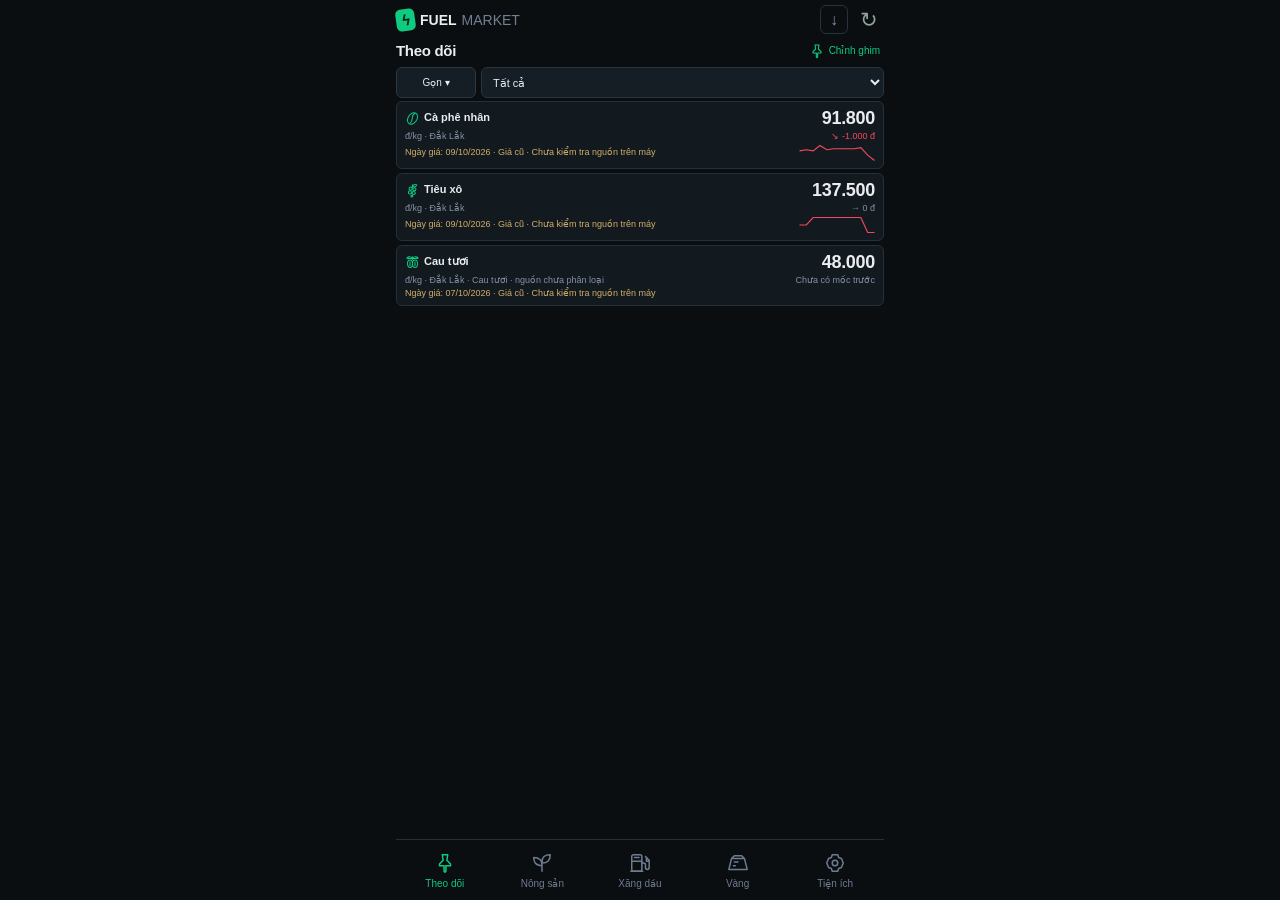
==== commit 7482dfd1: "Unify price viewer, filters, pin ordering, chart expansion and scoped refresh; OTA 1090413" ====
--- a/client/index.html
+++ b/client/index.html
@@ -1,15 +1,15 @@
 <!doctype html><html lang="vi"><head><meta charset="utf-8"><meta name="viewport" content="width=device-width,initial-scale=1,viewport-fit=cover"><meta http-equiv="Content-Security-Policy" content="default-src 'none'; script-src 'self' 'unsafe-inline'; style-src 'self' 'unsafe-inline'; img-src 'self' data:; connect-src 'none'"><title>Fuel Market</title><link rel="stylesheet" href="style.css"></head><body><div id="app"><header><div class="brand"><span class="mark">ϟ</span> FUEL <span>MARKET</span></div><button id="openupdates" aria-label="Cập nhật ứng dụng">↓</button><button id="refresh" aria-label="Cập nhật giá">↻</button><b class="zone">VÙNG 2</b></header><div class="connection"><span id="connection">Đang đọc dữ liệu đã lưu…</span><span>Đắk Lắk</span></div><main>
-<section id="market" class="page"><div class="titlebar"><h1>Thị trường</h1><button data-go="calculator" class="quiet">Tính tiền ↗</button></div><div id="tickers" class="tickers"></div><div class="quote"><div><div id="assetname" class="assetname"></div><div id="bigprice" class="bigprice">—</div><div id="delta" class="delta"></div></div><button class="chartbutton" data-go="chart" aria-label="Mở biểu đồ"><svg viewBox="0 0 24 24"><path d="M3 4v16h18M6 15l4-5 4 3 6-8"/></svg><small>Biểu đồ</small></button></div><div class="subline"><span>đồng / lít</span><span id="effective"></span></div><div class="tabletitle"><b>Bảng giá vùng 2</b><span>So mốc trước</span></div><table><thead><tr><th>Nhiên liệu</th><th>Giá / lít</th><th>Thay đổi</th></tr></thead><tbody id="rows"></tbody></table><button class="trendlink" data-go="forecast"><div><small>XU HƯỚNG & DỰ BÁO</small><b id="trend">Chưa đủ lịch sử</b></div><span>↗</span></button><div class="source">Giá vùng 2 tham khảo · Petrolimex / Báo Mới<br><span id="checked"></span></div></section>
-<section id="chart" class="page" hidden><div class="titlebar"><h1>Biểu đồ giá</h1><button class="quiet" data-go="market">Đóng ×</button></div><div id="chartname" class="muted"></div><div class="ranges"><button data-range="6">6 mốc</button><button data-range="12" class="selected">12 mốc</button><button data-range="24">24 mốc</button></div><div id="chartinfo" class="hint">Chạm để xem giá</div><svg id="plot" role="img" aria-label="Biểu đồ các mốc giá đã lưu"></svg><div class="hint">Trục thời gian thực · đồng/lít · trục giá thu phóng.<br>Chỉ nối bậc thang giữa hai kỳ đã xác minh.</div><div class="legend"><span class="green">● Giảm</span><span class="muted">● Giữ / đầu</span><span class="red">● Tăng giá</span></div></section>
+<section id="market" class="page"><div class="titlebar"><h1>Xăng dầu</h1><button data-go="calculator" class="quiet">Tính tiền ↗</button></div><div id="tickers" class="tickers"></div><div class="quote"><div><div id="assetname" class="assetname"></div><div id="bigprice" class="bigprice">—</div><div id="delta" class="delta"></div></div><button class="chartbutton" data-go="chart" aria-label="Mở biểu đồ"><svg viewBox="0 0 24 24"><path d="M3 4v16h18M6 15l4-5 4 3 6-8"/></svg><small>Biểu đồ</small></button></div><div class="subline"><span>đồng / lít</span><span id="effective"></span></div><div class="tabletitle"><b>Bảng giá vùng 2</b><span>So mốc trước</span></div><table><thead><tr><th>Nhiên liệu</th><th>Giá / lít</th><th>Thay đổi</th></tr></thead><tbody id="rows"></tbody></table><button class="trendlink" data-go="forecast"><div><small>XU HƯỚNG & DỰ BÁO</small><b id="trend">Chưa đủ lịch sử</b></div><span>↗</span></button><div class="source">Giá vùng 2 tham khảo · Petrolimex / Báo Mới<br><span id="checked"></span></div></section>
+<section id="chart" class="page" hidden><div class="titlebar"><h1>Biểu đồ giá</h1><button class="quiet" data-go="market">Đóng ×</button></div><div id="chartname" class="muted"></div><div class="ranges"><button data-range="6">6 mốc</button><button data-range="12" class="selected">12 mốc</button><button data-range="24">24 mốc</button></div><div id="chartinfo" class="hint">Chạm để xem giá</div><svg id="plot" role="img" aria-label="Biểu đồ các mốc giá đã lưu"></svg><div class="hint">Trục thời gian thực · đồng/lít · trục giá thu phóng.<br>Chỉ nối bậc thang giữa hai kỳ đã xác minh.</div><div class="legend"><span class="red">● Giảm</span><span class="muted">● Giữ / đầu</span><span class="green">● Tăng giá</span></div></section>
 <section id="forecast" class="page" hidden><div class="titlebar"><h1>Xu hướng & dự báo</h1><button class="quiet" data-go="market">×</button></div><button class="primary" data-go="aiforecast">Dự báo AI · Xăng dầu & nông sản ↗</button><div class="block"><small>XU HƯỚNG TỪ LỊCH SỬ</small><h2 id="trenddetail"></h2><p class="hint">Phản ánh các kỳ giá đã lưu, không phải dự đoán.</p></div><div class="block forecastblock"><small>TRƯỚC KỲ ĐIỀU CHỈNH</small><h2 id="forecasttitle">Chưa đủ cơ sở dự báo</h2><p id="forecastbody" class="hint">App chỉ hiển thị tin có kỳ dự báo rõ ràng và còn hiệu lực. Không lấy xu hướng cũ để tự đoán giá mới.</p><button id="forecastsource" class="quiet" hidden>Đọc nguồn dự báo ↗</button></div><div class="hint">Dự báo là thông tin tham khảo. Mức chính thức phụ thuộc quyết định điều hành. Giá vùng 2 tham khảo; cây xăng có thể áp dụng khác.</div></section>
 <section id="history" class="page" hidden><div class="titlebar"><h1>Lịch sử giá</h1><span id="historyasset" class="muted"></span></div><table><thead><tr><th>Ngày ghi nhận</th><th>Giá / lít</th><th>+/−</th></tr></thead><tbody id="historyrows"></tbody></table><div class="pager"><button id="prev">← Trước</button><span id="pagenumber"></span><button id="next">Sau →</button></div><p class="hint">Mốc hiệu lực: giờ Petrolimex công bố. Mốc ghi nhận: giờ trang nguồn cập nhật, có thể thiếu kỳ ở giữa.</p></section>
-<section id="settings" class="page" hidden><div class="titlebar"><h1>Thông báo</h1><span class="muted">v1.9.0</span></div><label class="setting"><div><b>Báo giá xăng dầu</b><small>Giá mới và chênh lệch từng loại</small></div><input id="notifyprice" type="checkbox"></label><label class="setting"><div><b>Nhắc dự báo trước kỳ</b><small>Khi có tin còn hiệu lực, trước ≤ 24 giờ</small></div><input id="notifyforecast" type="checkbox"></label><label class="setting"><div><b>Animation</b><small>Chuyển màn và phản hồi khi bấm</small></div><input id="animation" type="checkbox" checked></label><div class="quick"><button data-go="history">Lịch sử xăng dầu</button><button data-go="noticeprefs">Nông sản & AI</button><button data-go="inbox">Nhật ký</button></div><button class="primary" id="testnotice">Thử thông báo hệ thống</button><button class="quiet full" id="permissions">Quyền thông báo & chạy nền ↗</button><button data-go="updates" class="quiet full">Cập nhật ứng dụng · OTA / APK ↗</button><p id="permissionstate" class="hint"></p><p class="hint">Kiểm tra nền mỗi giờ, có thể trễ khi máy tiết kiệm pin. Tự kiểm tra khi mở / quay lại app; thử lại nếu lỗi. Cần mạng để lấy giá mới.</p><div style="display:flex;justify-content:space-between"><button class="quiet" id="source">Trang nguồn ↗</button><button class="quiet" id="diagnostic">Sao chép lỗi</button></div></section>
+<section id="settings" class="page" hidden><div class="titlebar"><h1>Tiện ích & cài đặt</h1><span class="muted"></span></div><label class="setting"><div><b>Báo giá xăng dầu</b><small>Giá mới và chênh lệch từng loại</small></div><input id="notifyprice" type="checkbox"></label><label class="setting"><div><b>Nhắc dự báo trước kỳ</b><small>Khi có tin còn hiệu lực, trước ≤ 24 giờ</small></div><input id="notifyforecast" type="checkbox"></label><label class="setting"><div><b>Animation</b><small>Chuyển màn và phản hồi khi bấm</small></div><input id="animation" type="checkbox" checked></label><div class="quick"><button data-go="history">Lịch sử xăng dầu</button><button data-go="noticeprefs">Nông sản & AI</button><button data-go="inbox">Nhật ký</button></div><button class="primary" id="testnotice">Thử thông báo hệ thống</button><button class="quiet full" id="permissions">Quyền thông báo & chạy nền ↗</button><button data-go="updates" class="quiet full">Cập nhật ứng dụng · OTA / APK ↗</button><p id="permissionstate" class="hint"></p><p class="hint">Kiểm tra nền mỗi giờ, có thể trễ khi máy tiết kiệm pin. Tự kiểm tra khi mở / quay lại app; thử lại nếu lỗi. Cần mạng để lấy giá mới.</p><div style="display:flex;justify-content:space-between"><button class="quiet" id="source">Trang nguồn ↗</button><button class="quiet" id="diagnostic">Sao chép lỗi</button></div></section>
 <section id="calculator" class="page" hidden><div class="titlebar"><h1>Tính nhiên liệu</h1><button class="quiet" data-go="market">Đóng ×</button></div><label class="field">Loại nhiên liệu<select id="fuel"></select></label><label class="field">Số tiền (đồng)<input id="cash" type="number" inputmode="numeric" min="0" value="100000"></label><div class="quick"><button data-cash="50000">50.000</button><button data-cash="100000">100.000</button><button data-cash="200000">200.000</button></div><div class="block"><small>ƯỚC TÍNH</small><h2 id="litres">—</h2><p class="hint" id="calcprice"></p></div></section>
-<section id="agriculture" class="page" hidden><div class="titlebar"><h1>Thị trường nông sản</h1><button id="agrirefresh" class="quiet">↻</button></div><div class="ranges"><button data-agri-region="daklak" class="selected">Đắk Lắk</button><button data-agri-region="all">Các vùng cả nước</button></div><select id="agripicker" aria-label="Chọn nông sản"><option value="coffee">Cà phê nhân</option><option value="pepper">Tiêu xô</option><option value="cau">Cau tươi</option><option value="rice">Lúa khô</option></select><div class="quote"><div><div id="agriname" class="assetname"></div><div id="agriprice" class="bigprice">—</div><div id="agridelta" class="delta"></div></div><button class="chartbutton" data-go="agrichart" aria-label="Biểu đồ nông sản"><svg viewBox="0 0 24 24"><path d="M3 4v16h18M6 15l4-5 4 3 6-8"/></svg><small>Biểu đồ</small></button></div><div id="agriday" class="subline"></div><select id="causeries" aria-label="Chọn báo giá cau" hidden></select><table><thead><tr><th>Nông sản</th><th>Giá / kg</th><th>Thay đổi</th></tr></thead><tbody id="agrilist"></tbody></table><button class="trendlink" id="agriai"><div><small>PHÂN TÍCH THỊ TRƯỜNG</small><b>Dự báo AI · 7 ngày ↗</b></div></button><div class="source" id="agristatus"></div><button id="agrisource" class="quiet">Nguồn báo giá ↗</button><div class="source">Cả nước: khoảng khảo sát, không phải giá chung mọi tỉnh. Cau tách theo loại và nguồn.</div></section>
-<section id="agrichart" class="page" hidden><div class="titlebar"><h1>Biểu đồ nông sản</h1><button data-go="agriculture" class="quiet">Đóng ×</button></div><div id="agrichartname" class="muted"></div><div class="ranges"><button data-agri-range="month" class="selected">Theo tháng</button><button data-agri-range="year">Theo năm</button></div><div class="periodpicker"><button id="agriprev">‹</button><input id="agriperiod" type="month" aria-label="Chọn tháng"><button id="agrinext">›</button></div><div id="agrichartinfo" class="hint"></div><svg id="agriplot" role="img" aria-label="Lịch sử giá nông sản"></svg><div id="agricoverage" class="hint"></div><div class="hint">Trục ngang thu phóng theo các ngày có giá trong kỳ.<br>Kho trực tiếp không cần key · OpenRouter trích xuất từ các trang nguồn đọc được.</div></section>
+<section id="agriculture" class="page" hidden><div class="titlebar"><h1>Nông sản</h1><button id="agrirefresh" class="quiet">↻</button></div><div class="ranges"><button data-agri-region="daklak" class="selected">Đắk Lắk</button><button data-agri-region="all">Các vùng cả nước</button></div><select id="agripicker" aria-label="Chọn nông sản"><option value="coffee">Cà phê nhân</option><option value="pepper">Tiêu xô</option><option value="cau">Cau tươi</option><option value="rice">Lúa khô</option></select><div class="quote"><div><div id="agriname" class="assetname"></div><div id="agriprice" class="bigprice">—</div><div id="agridelta" class="delta"></div></div><button class="chartbutton" data-go="agrichart" aria-label="Biểu đồ nông sản"><svg viewBox="0 0 24 24"><path d="M3 4v16h18M6 15l4-5 4 3 6-8"/></svg><small>Biểu đồ</small></button></div><div id="agriday" class="subline"></div><select id="causeries" aria-label="Chọn báo giá cau" hidden></select><table><thead><tr><th>Nông sản</th><th>Giá / kg</th><th>Thay đổi</th></tr></thead><tbody id="agrilist"></tbody></table><button class="trendlink" id="agriai"><div><small>PHÂN TÍCH THỊ TRƯỜNG</small><b>Dự báo AI · 7 ngày ↗</b></div></button><div class="source" id="agristatus"></div><button id="agrisource" class="quiet">Nguồn báo giá ↗</button><div class="source">Cả nước: khoảng khảo sát, không phải giá chung mọi tỉnh. Cau tách theo loại và nguồn.</div></section>
+<section id="agrichart" class="page" hidden><div class="titlebar"><h1>Biểu đồ nông sản</h1><button data-go="agriculture" class="quiet">Đóng ×</button></div><div id="agrichartname" class="muted"></div><div class="ranges"><button data-agri-range="month" class="selected">Theo tháng</button><button data-agri-range="year">Theo năm</button></div><div class="periodpicker"><button id="agriprev">‹</button><input id="agriperiod" type="month" aria-label="Chọn tháng"><button id="agrinext">›</button></div><div id="agrichartinfo" class="hint"></div><svg id="agriplot" role="img" aria-label="Lịch sử giá nông sản"></svg><div id="agricoverage" class="hint"></div><div class="hint">Trục ngang thu phóng theo các ngày có giá trong kỳ.<br>Chỉ hiển thị các ngày có dữ liệu; không tự bù ngày thiếu.</div></section>
 <section id="aiforecast" class="page" hidden><div class="titlebar"><h1>Dự báo AI</h1><button data-go="forecast" class="quiet">Đóng ×</button></div><select id="aipicker" aria-label="Mặt hàng dự báo"></select><div id="aistatus" class="hint"></div><div class="block airesult"><small id="aihorizon"></small><h2 id="aidirection">Chưa có dự báo</h2><p id="aireason" class="hint"></p><p id="airisk" class="hint"></p></div><div id="aisources" class="aisources"></div><button id="airefresh" hidden></button><div class="hint">Nhận bản tin khi mở app · Làm mới chung khoảng 4 giờ/lần.<br>Dự báo có điều kiện · Xem ngày dữ liệu và nguồn trong bài.</div></section>
-<section id="detail" class="page" hidden><div class="titlebar"><button id="detailback" class="quiet">‹ Danh sách</button><b id="detailname"></b><button data-go="aiconfig" class="quiet" aria-label="Cài đặt AI">⚙</button></div><select id="riceseries" aria-label="Giống lúa khô và khu vực" hidden></select><div class="detailquote"><div id="detailprice">—</div><div id="detaildelta"></div><small id="detailmeta"></small></div><div class="detailtabs" role="tablist"><button data-detail="chart" role="tab">Biểu đồ</button><button data-detail="analysis" role="tab">Xu hướng</button></div><div id="detailoverview" class="detailpanel"><div class="block"><small>DIỄN BIẾN ĐÃ GHI NHẬN</small><h2 id="detailtrend"></h2><p id="detailcoverage" class="hint"></p></div><p id="detailinfo" class="hint"></p><button id="detailsource" class="quiet">Xem nguồn giá ↗</button><div id="detailnews" class="hint" role="status" aria-live="polite"></div><button id="detailanalyze" class="primary">Xem xu hướng ↗</button></div><div id="detailchart" class="detailpanel" hidden></div><div id="detailanalysis" class="detailpanel" hidden></div></section>
+<section id="detail" class="page" hidden><div class="titlebar"><button id="detailback" class="quiet">‹ Danh sách</button><b id="detailname"></b></div><select id="riceseries" aria-label="Giống lúa khô và khu vực" hidden></select><div class="detailquote"><div id="detailprice">—</div><div id="detaildelta"></div><small id="detailmeta"></small></div><div class="detailtabs" role="tablist"><button data-detail="chart" role="tab">Biểu đồ</button><button data-detail="analysis" role="tab">Xu hướng</button></div><div id="detailoverview" class="detailpanel"><div class="block"><small>DIỄN BIẾN ĐÃ GHI NHẬN</small><h2 id="detailtrend"></h2><p id="detailcoverage" class="hint"></p></div><p id="detailinfo" class="hint"></p><button id="detailsource" class="quiet">Xem nguồn giá ↗</button><div id="detailnews" class="hint" role="status" aria-live="polite"></div><button id="detailanalyze" class="primary">Xem xu hướng ↗</button></div><div id="detailchart" class="detailpanel" hidden></div><div id="detailanalysis" class="detailpanel" hidden></div></section>
 <section id="aiconfig" class="page" hidden><div class="titlebar"><h1>Kết nối AI</h1><button data-go="aiforecast" class="quiet">Đóng ×</button></div><p class="hint">Chỉ dùng OpenRouter: phân tích giá, lịch sử, xu hướng và kịch bản cho mọi mặt hàng. App tự đọc nguồn công khai để đối chiếu.</p><label class="field">Nhà cung cấp<select id="aiprovider"><option value="openrouter">OpenRouter</option></select></label><label class="field" id="aimodelrow">Model OpenRouter<select id="aimodel"><option value="openrouter/free">Miễn phí · tự chọn model</option></select></label><label class="field">API key<input id="aitoken" type="password" autocomplete="off" spellcheck="false" placeholder="Dán key sk-or-v1-…"></label><button id="aisave" class="primary">Lưu kết nối</button><button id="aitest" class="quiet">Kiểm tra kết nối</button><button id="aidisconnect" class="quiet">Xóa key đang dùng</button><p id="aiconfigstatus" class="hint"></p><p class="hint">OpenRouter chỉ dùng model miễn phí. Key được lưu mã hóa trên máy; có thể thay hoặc xóa tại đây.</p></section>
 <section id="noticeprefs" class="page" hidden><div class="titlebar"><h1>Loại thông báo</h1><button data-go="settings" class="quiet">Đóng ×</button></div><div id="noticeoptions"></div><p class="hint">Báo khi có giá mới/thay đổi, kèm ngày giá, khu vực và nguồn. AI có thông báo riêng. Không gửi lặp cùng sự kiện.</p></section>
 <section id="inbox" class="page" hidden><div class="titlebar"><h1>Nhật ký thông báo</h1><button data-go="settings" class="quiet">Đóng ×</button></div><div id="inboxrows"></div><div class="pager"><button id="inboxprev">←</button><span id="inboxpage"></span><button id="inboxnext">→</button></div></section>
-<section id="updates" class="page" hidden><div class="titlebar"><h1>Cập nhật ứng dụng</h1><button data-go="settings" class="quiet">Đóng ×</button></div><div id="updateversion" class="muted"></div><p id="updatestatus" class="hint"></p><p id="updatechecked" class="hint"></p><p id="updatenotes" class="hint"></p><button id="releasenext" class="quiet" hidden></button><button id="checkupdates" class="primary">Kiểm tra phiên bản mới</button><div class="quick"><button id="installota" disabled>Cập nhật OTA</button><button id="installapk" disabled>Tải APK mới</button></div><button id="installcached" class="quiet">Cài APK đã tải</button><button id="rollbackota" class="quiet">Khôi phục OTA trước</button><input id="updateurl" type="hidden"><button id="saveupdateurl" class="quiet">Đổi kho phát hành…</button><p class="hint">OTA đổi giao diện/chức năng web. APK đổi phần Android; cần xác nhận cài đặt. Chỉ nhận bản có chữ ký của ứng dụng.</p></section></main><nav><button data-go="agriculture"><span>♧</span>Nông sản</button><button data-go="market" class="active"><span>▥</span>Xăng dầu</button><button data-go="gold"><span>◇</span>Vàng</button><button data-go="settings"><span>♧</span>Thông báo</button></nav><div id="toast" role="status" hidden></div></div><script src="data.js"></script><script src="app.js"></script><script src="agri.js"></script><script src="insights.js"></script><script src="gold.js"></script><script src="updates.js"></script></body></html>
+<section id="updates" class="page" hidden><div class="titlebar"><h1>Cập nhật ứng dụng</h1><button data-go="settings" class="quiet">Đóng ×</button></div><div id="updateversion" class="muted"></div><p id="updatestatus" class="hint"></p><p id="updatechecked" class="hint"></p><p id="updatenotes" class="hint"></p><button id="releasenext" class="quiet" hidden></button><button id="checkupdates" class="primary">Kiểm tra phiên bản mới</button><div class="quick"><button id="installota" disabled>Cập nhật OTA</button><button id="installapk" disabled>Tải APK mới</button></div><button id="installcached" class="quiet">Cài APK đã tải</button><button id="rollbackota" class="quiet">Khôi phục OTA trước</button><input id="updateurl" type="hidden"><button id="saveupdateurl" class="quiet">Đổi kho phát hành…</button><p class="hint">OTA đổi giao diện/chức năng web. APK đổi phần Android; cần xác nhận cài đặt. Chỉ nhận bản có chữ ký của ứng dụng.</p></section></main><nav><button data-go="agriculture"><span>♧</span>Nông sản</button><button data-go="market" class="active"><span>▥</span>Xăng dầu</button><button data-go="gold"><span>◇</span>Vàng</button><button data-go="settings"><span>♧</span>Tiện ích</button></nav><div id="toast" role="status" hidden></div></div><script src="data.js"></script><script src="app.js"></script><script src="agri.js"></script><script src="insights.js"></script><script src="gold.js"></script><script src="updates.js"></script></body></html>
--- a/client/style.css
+++ b/client/style.css
@@ -89,3 +89,61 @@
 #detail #detailmeta{grid-column:1/-1;grid-row:2;font-size:9px;line-height:1.4}
 .detailtabs button{flex:1}.detailsourceinfo{flex-shrink:0;font-size:10px;color:var(--muted);max-height:26%;overflow:auto;border-top:1px solid #253139;padding-top:4px}
 .detailsourceinfo summary{color:var(--green);padding:5px 0;cursor:pointer}.detailsourceinfo p{margin:5px 0}.detailsourceinfo .hint{font-size:10px;line-height:1.4}
+
+.watchtools{display:flex;gap:5px;flex-shrink:0}.watchtools button{flex:1;min-width:0;padding:7px 3px;font-size:10px;background:#141e24;border:1px solid #2b3942;border-radius:6px;color:var(--ink)}
+#watchlist.fullquotes .watchcard{padding:13px;row-gap:5px}#watchlist.fullquotes .watchfresh{white-space:pre-line;font-size:10px!important}#watchlist.fullquotes .watchvalue{font-size:27px}
+@keyframes priceflash{0%{background:#1e493b}100%{background:#121a20}}.watchcard.pricechanged .watchvalue{animation:priceflash 1s ease-out}
+@media(prefers-reduced-motion:reduce){.watchcard.pricechanged .watchvalue{animation:none}}
+#detailpin{padding:6px;font-size:10px}.markettoolsdialog .reportbody{white-space:normal}.marketform{display:flex;flex-direction:column;gap:8px;margin:12px 0 18px}.marketform input,.marketform select{width:100%;min-width:0;padding:12px;background:#141e24;color:var(--ink);border:1px solid #35434e;border-radius:8px;font-size:14px}.marketform .red{font-size:12px;margin:0}.toolcard{padding:12px;margin-bottom:8px;background:#141e24;border:1px solid #2b3942;border-radius:8px;font-size:13px}.toolcard p{font-size:12px;white-space:pre-line;line-height:1.6}.holdingtotal{font-size:15px;color:var(--green);font-weight:600}
+
+.pill:not(.flat):not(.down){background:#13372d;color:#43d5a6}.pill.down{background:#381b23;color:#ff8090}
+/* Dense quote rows: name/price, specification/change, freshness/chart. */
+#watchlist:not(.fullquotes) #watchrows{gap:4px}
+#watchlist:not(.fullquotes) .watchcard{padding:6px 8px;grid-template-columns:minmax(0,1fr) 96px;gap:2px 6px;border-radius:6px;align-items:center}
+#watchlist:not(.fullquotes) .watchhead{display:contents}
+#watchlist:not(.fullquotes) .watchhead b{grid-column:1;grid-row:1;font-size:11px;line-height:1.25;gap:4px;overflow-wrap:anywhere}
+#watchlist:not(.fullquotes) .watchhead b .marketicon{width:15px;height:15px}
+#watchlist:not(.fullquotes) .watchvalue{grid-column:2;grid-row:1;font-size:19px;line-height:1.15;text-align:right;letter-spacing:-.3px}
+#watchlist:not(.fullquotes) .watchhead span{grid-column:2;grid-row:2;font-size:9px;text-align:right}
+#watchlist:not(.fullquotes) .watchcard>small:not(.watchfresh){grid-column:1;grid-row:2;font-size:9px;line-height:1.25}
+#watchlist:not(.fullquotes) .watchfresh{grid-column:1;grid-row:3;font-size:9px!important;line-height:1.25;margin:0;overflow-wrap:anywhere}
+#watchlist:not(.fullquotes) .watchspark{grid-column:2;grid-row:3;width:76px;height:18px;justify-self:end}
+#watchlist:not(.fullquotes)>.titlebar{min-height:30px}
+#watchlist:not(.fullquotes)>.hint{margin:0;line-height:1.25}
+/* Keep the watchlist chrome shallow so quotes get the screen space. */
+#app:has(#watchlist:not([hidden])){gap:3px;padding-top:5px}
+#app:has(#watchlist:not([hidden])) header{height:29px;gap:6px}
+#app:has(#watchlist:not([hidden])) .brand{font-size:14px;gap:5px}
+#app:has(#watchlist:not([hidden])) .mark{width:19px;height:22px}
+#app:has(#watchlist:not([hidden])) #refresh{margin-left:0;width:30px;height:29px;font-size:21px}
+#app:has(#watchlist:not([hidden])) #openupdates{width:28px;height:29px;border-radius:6px}
+#app:has(#watchlist:not([hidden])) .zone{padding:4px 5px;font-size:8px}
+#app:has(#watchlist:not([hidden])) .connection{min-height:11px;line-height:11px;font-size:8px;margin:0}
+#watchlist>.titlebar,#watchlist:not(.fullquotes)>.titlebar{min-height:27px;height:27px}
+#watchlist>.titlebar h1{font-size:15px}
+#watchlist #editwatch{padding:4px;font-size:10px}
+#watchlist>.hint{display:none}
+#watchlist{gap:3px}
+#watchlist .watchtools button{padding:6px 3px}
+#watchlist:not(.fullquotes) .watchcard{grid-template-columns:minmax(0,1fr) max-content}
+#watchlist:not(.fullquotes) .watchvalue{white-space:nowrap;overflow-wrap:normal;font-size:18px}
+#watchlist:not(.fullquotes) .watchcard[data-asset="gold"] .watchvalue{font-size:16px}
+/* Unified price viewer: one hierarchy and spacing system across markets. */
+:root{--surface:#121a20;--line:#28353e;--radius:8px}
+#app{gap:4px;padding-top:6px}header{height:31px;gap:6px}.brand{font-size:15px}.mark{width:20px;height:23px}#refresh{margin-left:0;width:32px;height:31px}#openupdates{width:30px;height:30px}.zone{font-size:9px;padding:5px}.connection{font-size:9px;min-height:12px}
+.page{gap:7px}.titlebar{min-height:32px;gap:6px}.titlebar h1{font-size:16px}.quiet{font-size:11px;padding:7px}.hint,.source{line-height:1.45}button,select{touch-action:manipulation}button{border-radius:6px}select{background:#141e24;color:var(--ink);border:1px solid var(--line);border-radius:6px;padding:7px;font-size:11px}
+#market #tickers,#market>.quote,#market>.subline,#market>.trendlink,#market>.tabletitle,#market>.titlebar [data-go="calculator"],#agriculture>#agripicker,#agriculture>.quote,#agriculture>#agriday,#agriculture>#agriai,#agriculture>#agrisource{display:none}
+#market,#agriculture,#gold{gap:7px}
+.markettable{flex:1;min-height:0;overflow:auto;border-top:1px solid var(--line)}
+.markettable table{width:100%;table-layout:fixed}.markettable th{position:sticky;top:0;background:var(--bg);z-index:1;font-size:10px;padding:8px 0}.markettable td{padding:11px 0!important;border-bottom:1px solid var(--line);font-size:13px;font-variant-numeric:tabular-nums;overflow-wrap:anywhere}.markettable th:first-child{width:42%}.markettable th:nth-child(2){width:32%}.markettable th:last-child{width:26%}.markettable td:not(:first-child),.markettable th:not(:first-child){text-align:right}
+.markettable .assetbtn{font-size:12px!important;white-space:normal!important;line-height:1.4}.markettable .assetbtn small{display:block!important;font-size:10px!important;margin:3px 0 0!important;color:var(--muted)}.markettable .pill{font-size:11px;min-width:0;padding:4px 5px}.markettable td b{font-size:15px!important}
+#goldlist{min-height:0;gap:7px}#gold .goldcontrols{gap:6px}#gold .goldquotes b{font-size:25px}#goldfx{font-size:10px}.goldcontrols .quiet{font-size:10px}
+.watchtools #watchdensity{flex:0 0 80px}.watchtools select{flex:1;min-width:0;min-height:31px}.pinmanager{white-space:normal}.pinrow{display:flex;gap:6px;align-items:center;padding:9px 0;border-bottom:1px solid var(--line)}.pinrow label{display:flex;align-items:center;gap:8px;flex:1;min-width:0;font-size:13px}.pinrow input{width:18px;height:18px}.pinrow button{width:34px;height:34px;background:var(--surface);border:1px solid var(--line);color:var(--ink)}
+#detail>.titlebar{min-height:34px}#detailname{font-size:13px;min-width:0}#detailpin{margin-left:auto}#detailprice{font-variant-numeric:tabular-nums}.detailtabs{display:flex;flex-shrink:0}.detailtabs button{font-size:12px;min-height:34px}
+#detailanalysis #aidirection,#detailanalysis #aihorizon{display:none}
+#detailchart>.chartfullscreen{align-self:flex-end;flex-shrink:0;padding:4px 6px;font-size:10px}
+.chartdialog{padding:10px;gap:8px}.chartdialog>.detailchartinner,.chartdialog>#goldchartpanel{flex:1;min-height:0;width:100%;height:auto}.chartdialog svg#plot,.chartdialog svg#agriplot,.chartdialog svg#goldplot{flex:1;min-height:130px;height:100%;width:100%}.chartdialog .chartfullscreen{display:none}
+#settings,#noticeprefs,#updates,#aiconfig{overflow-y:auto;gap:10px;padding-bottom:10px}#settings>* ,#noticeprefs>*,#updates>*,#aiconfig>*{flex-shrink:0}#settings .setting{padding:10px 0}#settings .quick{display:grid;grid-template-columns:repeat(3,minmax(0,1fr));gap:6px}#settings .quick button{font-size:11px;padding:9px 4px}
+.settingsadvanced{font-size:12px;border-top:1px solid var(--line);padding-top:10px}.settingsadvanced summary{cursor:pointer;color:var(--green)}
+#updatenotes{font-size:12px;line-height:1.5}#updateversion{font-size:11px;line-height:1.5}nav button{font-size:10px;padding:5px 0}nav .marketicon{width:22px;height:22px}
+@media(orientation:landscape){.chartdialog{padding:6px}.chartdialog .hint{font-size:9px}.chartdialog .ranges button{padding:4px 8px}.chartdialog .reportbar{min-height:28px}}
